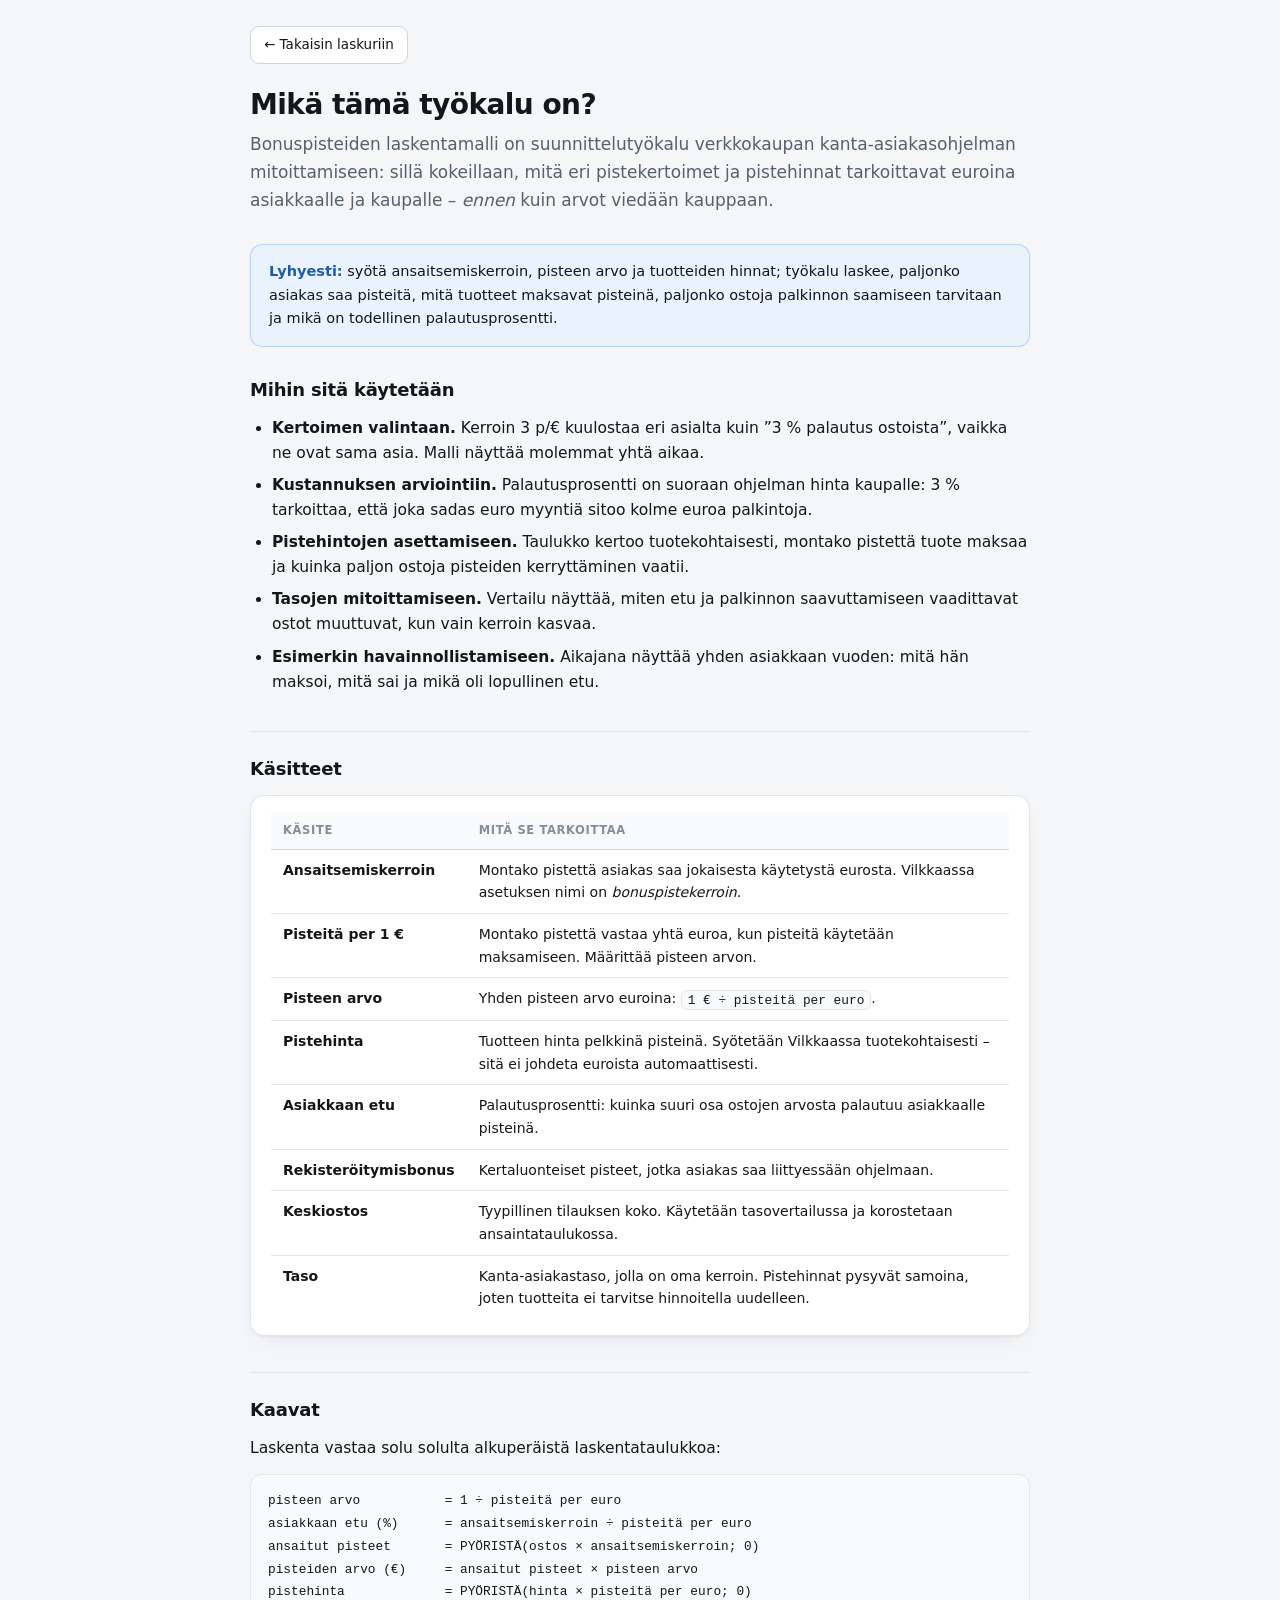
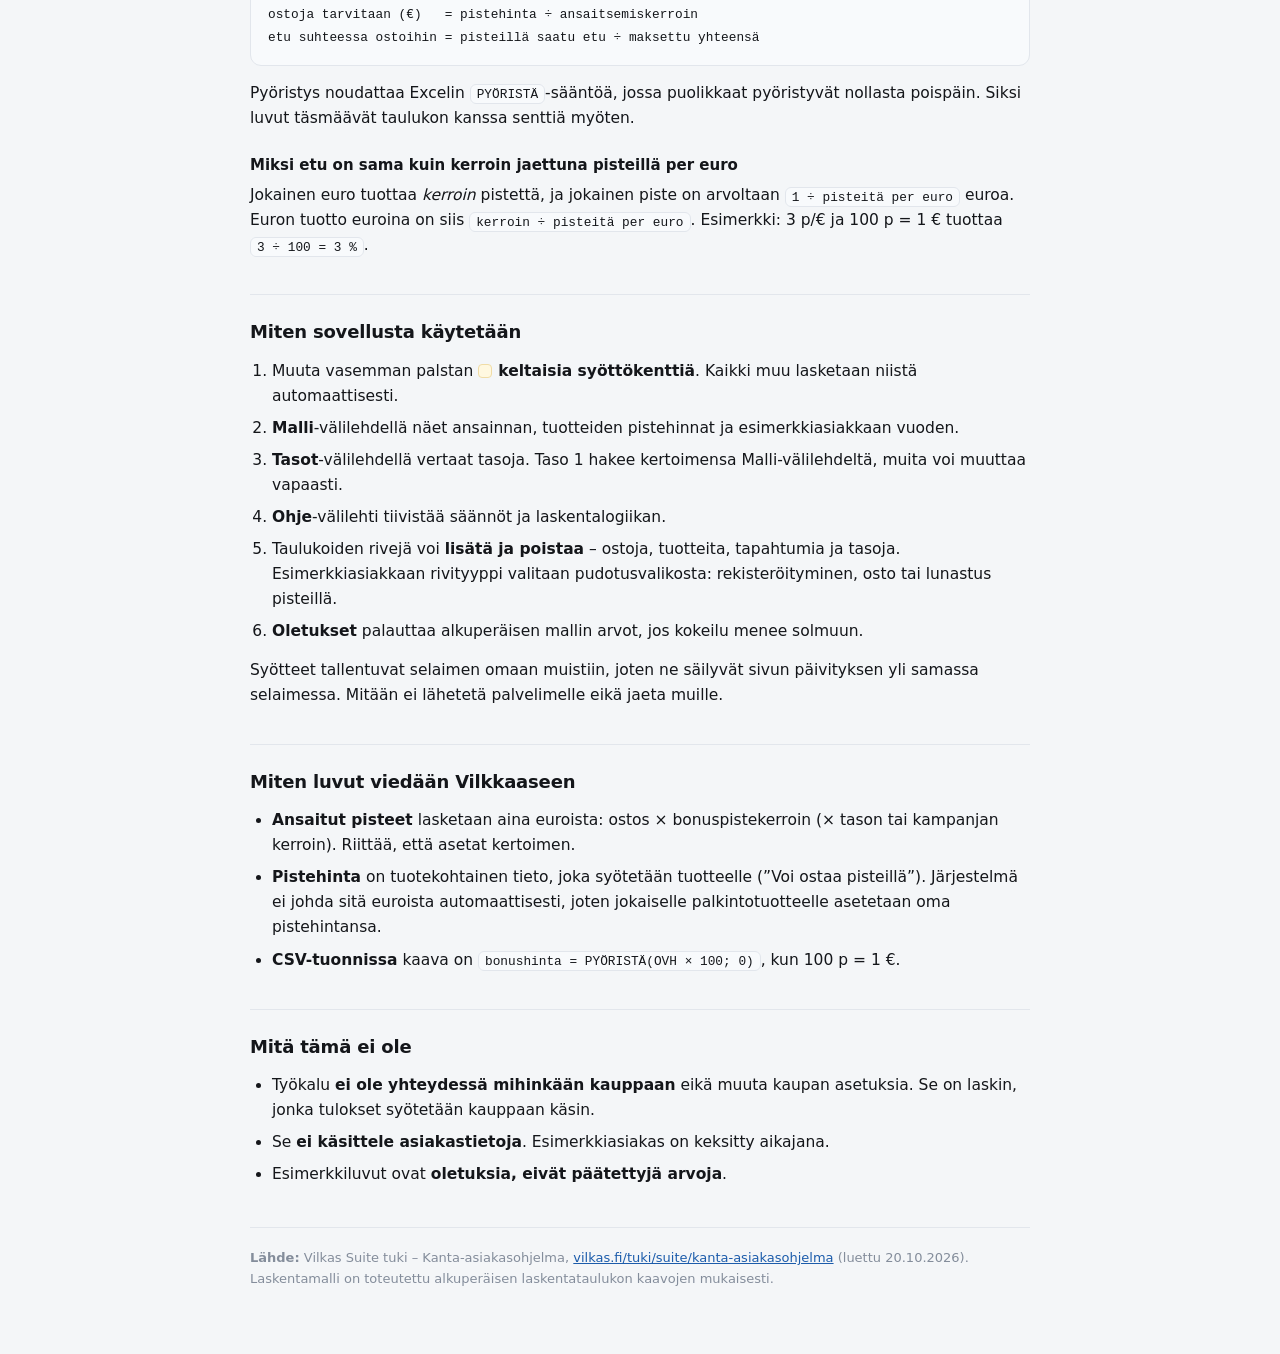
==== help.html @ d0d6754f "Poista CSV-vienti, lisää help.html ja siisti viittaukset - CSV-vienti pois: työkalun tarkoitus on ko" ====
<!DOCTYPE html>
<html lang="fi" data-theme="">
<head>
<meta charset="utf-8">
<meta name="viewport" content="width=device-width, initial-scale=1">
<title>Mikä tämä työkalu on? – Bonuspisteiden laskentamalli</title>
<meta name="description" content="Tarkempi kuvaus bonuspisteiden laskentamallista: mihin sitä käytetään, mitä käsitteet tarkoittavat, mitkä kaavat ovat käytössä ja miten luvut viedään Vilkkaaseen.">
<link rel="icon" href="data:image/svg+xml,<svg xmlns='http://www.w3.org/2000/svg' viewBox='0 0 64 64'><text y='.9em' font-size='56'>🏊</text></svg>">
<style>
:root{
  color-scheme: light;
  --page:#f4f6f8;      --surface:#ffffff;   --surface-2:#f8fafc;
  --border:#e2e6ec;    --border-strong:#cfd5de;
  --ink:#14161a;       --ink-2:#56606e;     --ink-3:#848d9b;
  --accent:#2a78d6;    --accent-ink:#1c5cab; --accent-wash:#eaf2fd;
  --input-bg:#fff8e0;  --input-border:#f0dca6;
  --link-ink:#146c2e;
  --shadow:0 1px 2px rgba(16,24,40,.05), 0 8px 24px -12px rgba(16,24,40,.14);
}
@media (prefers-color-scheme: dark){
  :root:not([data-theme="light"]){
    color-scheme: dark;
    --page:#101316;    --surface:#191d22;   --surface-2:#1f242a;
    --border:#2b313a;  --border-strong:#3a424d;
    --ink:#eef1f5;     --ink-2:#a7b1c0;     --ink-3:#78828f;
    --accent:#3987e5;  --accent-ink:#86b6ef; --accent-wash:#152435;
    --input-bg:#2b2616; --input-border:#4a411f;
    --link-ink:#7fd79b;
    --shadow:0 1px 2px rgba(0,0,0,.4), 0 10px 28px -14px rgba(0,0,0,.7);
  }
}
:root[data-theme="dark"]{
  color-scheme: dark;
  --page:#101316;    --surface:#191d22;   --surface-2:#1f242a;
  --border:#2b313a;  --border-strong:#3a424d;
  --ink:#eef1f5;     --ink-2:#a7b1c0;     --ink-3:#78828f;
  --accent:#3987e5;  --accent-ink:#86b6ef; --accent-wash:#152435;
  --input-bg:#2b2616; --input-border:#4a411f;
  --link-ink:#7fd79b;
  --shadow:0 1px 2px rgba(0,0,0,.4), 0 10px 28px -14px rgba(0,0,0,.7);
}
*,*::before,*::after{box-sizing:border-box}
html{-webkit-text-size-adjust:100%}
body{
  margin:0; background:var(--page); color:var(--ink);
  font-family:system-ui,-apple-system,"Segoe UI",Roboto,"Inter","Helvetica Neue",Arial,sans-serif;
  font-size:15.5px; line-height:1.62; -webkit-font-smoothing:antialiased;
}
a{color:var(--accent-ink)}
.wrap{max-width:820px; margin:0 auto; padding:26px 20px 64px}
.back{
  display:inline-flex; align-items:center; gap:7px; text-decoration:none;
  background:var(--surface); border:1px solid var(--border-strong); border-radius:9px;
  padding:7px 13px; font-size:13.5px; font-weight:500; color:var(--ink); margin-bottom:24px;
}
.back:hover{border-color:var(--accent); background:var(--surface-2)}
h1{font-size:28px; line-height:1.2; letter-spacing:-.02em; margin:0 0 10px}
.lead{font-size:17px; color:var(--ink-2); margin:0 0 30px}
h2{
  font-size:18px; letter-spacing:-.01em; margin:36px 0 12px;
  padding-top:22px; border-top:1px solid var(--border);
}
h2:first-of-type{border-top:0; padding-top:0; margin-top:28px}
h3{font-size:15px; margin:22px 0 6px}
p{margin:0 0 13px}
ul,ol{margin:0 0 13px; padding-left:22px}
li{margin-bottom:7px}
li > strong{color:var(--ink)}
.card{
  background:var(--surface); border:1px solid var(--border);
  border-radius:14px; box-shadow:var(--shadow); padding:20px 22px; margin:0 0 18px;
}
.card.tight{padding:16px 20px}
.callout{
  background:var(--accent-wash); border:1px solid color-mix(in srgb,var(--accent) 26%, transparent);
  border-radius:12px; padding:15px 18px; margin:0 0 18px; font-size:14.5px;
}
.callout strong{color:var(--accent-ink)}
.table-scroll{overflow-x:auto}
table{width:100%; border-collapse:collapse; font-size:14px; min-width:460px}
th,td{padding:9px 12px; text-align:left; border-bottom:1px solid var(--border); vertical-align:top}
thead th{
  font-size:11.5px; font-weight:650; letter-spacing:.055em; text-transform:uppercase;
  color:var(--ink-3); border-bottom:1px solid var(--border-strong); background:var(--surface-2);
}
tbody tr:last-child td{border-bottom:0}
td:first-child{font-weight:600; white-space:nowrap}
code{
  font-family:ui-monospace,SFMono-Regular,Menlo,Consolas,"Liberation Mono",monospace;
  font-size:12.8px; background:var(--surface-2); border:1px solid var(--border);
  padding:1.5px 6px; border-radius:6px; white-space:nowrap;
}
pre{
  background:var(--surface-2); border:1px solid var(--border); border-radius:11px;
  padding:15px 17px; overflow-x:auto; margin:0 0 15px;
  font-family:ui-monospace,SFMono-Regular,Menlo,Consolas,"Liberation Mono",monospace;
  font-size:13px; line-height:1.75;
}
pre code{background:none; border:0; padding:0; white-space:pre}
.swatch{
  display:inline-block; width:14px; height:14px; border-radius:4px; vertical-align:-2px;
  margin-right:6px; background:var(--input-bg); border:1px solid var(--input-border);
}
footer{
  margin-top:40px; padding-top:20px; border-top:1px solid var(--border);
  font-size:13px; color:var(--ink-3); line-height:1.6;
}
</style>
</head>
<body>
<div class="wrap">

<a class="back" href="./index.html">&larr; Takaisin laskuriin</a>

<h1>Mikä tämä työkalu on?</h1>
<p class="lead">
  Bonuspisteiden laskentamalli on suunnittelutyökalu verkkokaupan kanta-asiakasohjelman
  mitoittamiseen: sillä kokeillaan, mitä eri pistekertoimet ja pistehinnat tarkoittavat
  euroina asiakkaalle ja kaupalle &ndash; <em>ennen</em> kuin arvot viedään kauppaan.
</p>

<div class="callout">
  <strong>Lyhyesti:</strong> syötä ansaitsemiskerroin, pisteen arvo ja tuotteiden hinnat;
  työkalu laskee, paljonko asiakas saa pisteitä, mitä tuotteet maksavat pisteinä, paljonko
  ostoja palkinnon saamiseen tarvitaan ja mikä on todellinen palautusprosentti.
</div>

<h2>Mihin sitä käytetään</h2>
<ul>
  <li><strong>Kertoimen valintaan.</strong> Kerroin 3&nbsp;p/&euro; kuulostaa eri asialta kuin
      &rdquo;3&nbsp;% palautus ostoista&rdquo;, vaikka ne ovat sama asia. Malli näyttää molemmat yhtä aikaa.</li>
  <li><strong>Kustannuksen arviointiin.</strong> Palautusprosentti on suoraan ohjelman hinta
      kaupalle: 3&nbsp;% tarkoittaa, että joka sadas euro myyntiä sitoo kolme euroa palkintoja.</li>
  <li><strong>Pistehintojen asettamiseen.</strong> Taulukko kertoo tuotekohtaisesti, montako
      pistettä tuote maksaa ja kuinka paljon ostoja pisteiden kerryttäminen vaatii.</li>
  <li><strong>Tasojen mitoittamiseen.</strong> Vertailu näyttää, miten etu ja palkinnon
      saavuttamiseen vaadittavat ostot muuttuvat, kun vain kerroin kasvaa.</li>
  <li><strong>Esimerkin havainnollistamiseen.</strong> Aikajana näyttää yhden asiakkaan vuoden:
      mitä hän maksoi, mitä sai ja mikä oli lopullinen etu.</li>
</ul>

<h2>Käsitteet</h2>
<div class="card tight table-scroll">
<table>
  <thead><tr><th>Käsite</th><th>Mitä se tarkoittaa</th></tr></thead>
  <tbody>
    <tr><td>Ansaitsemiskerroin</td><td>Montako pistettä asiakas saa jokaisesta käytetystä eurosta. Vilkkaassa asetuksen nimi on <em>bonuspistekerroin</em>.</td></tr>
    <tr><td>Pisteitä per 1 &euro;</td><td>Montako pistettä vastaa yhtä euroa, kun pisteitä käytetään maksamiseen. Määrittää pisteen arvon.</td></tr>
    <tr><td>Pisteen arvo</td><td>Yhden pisteen arvo euroina: <code>1 € ÷ pisteitä per euro</code>.</td></tr>
    <tr><td>Pistehinta</td><td>Tuotteen hinta pelkkinä pisteinä. Syötetään Vilkkaassa tuotekohtaisesti &ndash; sitä ei johdeta euroista automaattisesti.</td></tr>
    <tr><td>Asiakkaan etu</td><td>Palautusprosentti: kuinka suuri osa ostojen arvosta palautuu asiakkaalle pisteinä.</td></tr>
    <tr><td>Rekisteröitymisbonus</td><td>Kertaluonteiset pisteet, jotka asiakas saa liittyessään ohjelmaan.</td></tr>
    <tr><td>Keskiostos</td><td>Tyypillinen tilauksen koko. Käytetään tasovertailussa ja korostetaan ansaintataulukossa.</td></tr>
    <tr><td>Taso</td><td>Kanta-asiakastaso, jolla on oma kerroin. Pistehinnat pysyvät samoina, joten tuotteita ei tarvitse hinnoitella uudelleen.</td></tr>
  </tbody>
</table>
</div>

<h2>Kaavat</h2>
<p>Laskenta vastaa solu solulta alkuperäistä laskentataulukkoa:</p>
<pre><code>pisteen arvo           = 1 ÷ pisteitä per euro
asiakkaan etu (%)      = ansaitsemiskerroin ÷ pisteitä per euro
ansaitut pisteet       = PYÖRISTÄ(ostos × ansaitsemiskerroin; 0)
pisteiden arvo (€)     = ansaitut pisteet × pisteen arvo
pistehinta             = PYÖRISTÄ(hinta × pisteitä per euro; 0)
ostoja tarvitaan (€)   = pistehinta ÷ ansaitsemiskerroin
etu suhteessa ostoihin = pisteillä saatu etu ÷ maksettu yhteensä</code></pre>
<p>
  Pyöristys noudattaa Excelin <code>PYÖRISTÄ</code>-sääntöä, jossa puolikkaat pyöristyvät
  nollasta poispäin. Siksi luvut täsmäävät taulukon kanssa senttiä myöten.
</p>

<h3>Miksi etu on sama kuin kerroin jaettuna pisteillä per euro</h3>
<p>
  Jokainen euro tuottaa <em>kerroin</em> pistettä, ja jokainen piste on arvoltaan
  <code>1 ÷ pisteitä per euro</code> euroa. Euron tuotto euroina on siis
  <code>kerroin ÷ pisteitä per euro</code>. Esimerkki: 3&nbsp;p/&euro; ja 100&nbsp;p&nbsp;=&nbsp;1&nbsp;&euro;
  tuottaa <code>3 ÷ 100 = 3&nbsp;%</code>.
</p>

<h2>Miten sovellusta käytetään</h2>
<ol>
  <li>Muuta vasemman palstan <span class="swatch"></span><strong>keltaisia syöttökenttiä</strong>.
      Kaikki muu lasketaan niistä automaattisesti.</li>
  <li><strong>Malli</strong>-välilehdellä näet ansainnan, tuotteiden pistehinnat ja
      esimerkkiasiakkaan vuoden.</li>
  <li><strong>Tasot</strong>-välilehdellä vertaat tasoja. Taso&nbsp;1 hakee kertoimensa
      Malli-välilehdeltä, muita voi muuttaa vapaasti.</li>
  <li><strong>Ohje</strong>-välilehti tiivistää säännöt ja laskentalogiikan.</li>
  <li>Taulukoiden rivejä voi <strong>lisätä ja poistaa</strong> &ndash; ostoja, tuotteita,
      tapahtumia ja tasoja. Esimerkkiasiakkaan rivityyppi valitaan pudotusvalikosta:
      rekisteröityminen, osto tai lunastus pisteillä.</li>
  <li><strong>Oletukset</strong> palauttaa alkuperäisen mallin arvot, jos kokeilu menee solmuun.</li>
</ol>
<p>
  Syötteet tallentuvat selaimen omaan muistiin, joten ne säilyvät sivun päivityksen yli
  samassa selaimessa. Mitään ei lähetetä palvelimelle eikä jaeta muille.
</p>

<h2>Miten luvut viedään Vilkkaaseen</h2>
<ul>
  <li><strong>Ansaitut pisteet</strong> lasketaan aina euroista: ostos &times; bonuspistekerroin
      (&times; tason tai kampanjan kerroin). Riittää, että asetat kertoimen.</li>
  <li><strong>Pistehinta</strong> on tuotekohtainen tieto, joka syötetään tuotteelle
      (&rdquo;Voi ostaa pisteillä&rdquo;). Järjestelmä ei johda sitä euroista automaattisesti,
      joten jokaiselle palkintotuotteelle asetetaan oma pistehintansa.</li>
  <li><strong>CSV-tuonnissa</strong> kaava on <code>bonushinta = PYÖRISTÄ(OVH × 100; 0)</code>,
      kun 100&nbsp;p&nbsp;=&nbsp;1&nbsp;&euro;.</li>
</ul>

<h2>Mitä tämä ei ole</h2>
<ul>
  <li>Työkalu <strong>ei ole yhteydessä mihinkään kauppaan</strong> eikä muuta kaupan asetuksia.
      Se on laskin, jonka tulokset syötetään kauppaan käsin.</li>
  <li>Se <strong>ei käsittele asiakastietoja</strong>. Esimerkkiasiakas on keksitty aikajana.</li>
  <li>Esimerkkiluvut ovat <strong>oletuksia, eivät päätettyjä arvoja</strong>.</li>
</ul>

<footer>
  <strong>Lähde:</strong> Vilkas Suite tuki &ndash; Kanta-asiakasohjelma,
  <a href="https://www.vilkas.fi/tuki/suite/kanta-asiakasohjelma" target="_blank" rel="noopener">vilkas.fi/tuki/suite/kanta-asiakasohjelma</a>
  (luettu 20.10.2026).<br>
  Laskentamalli on toteutettu alkuperäisen laskentataulukon kaavojen mukaisesti.
</footer>

</div>
</body>
</html>
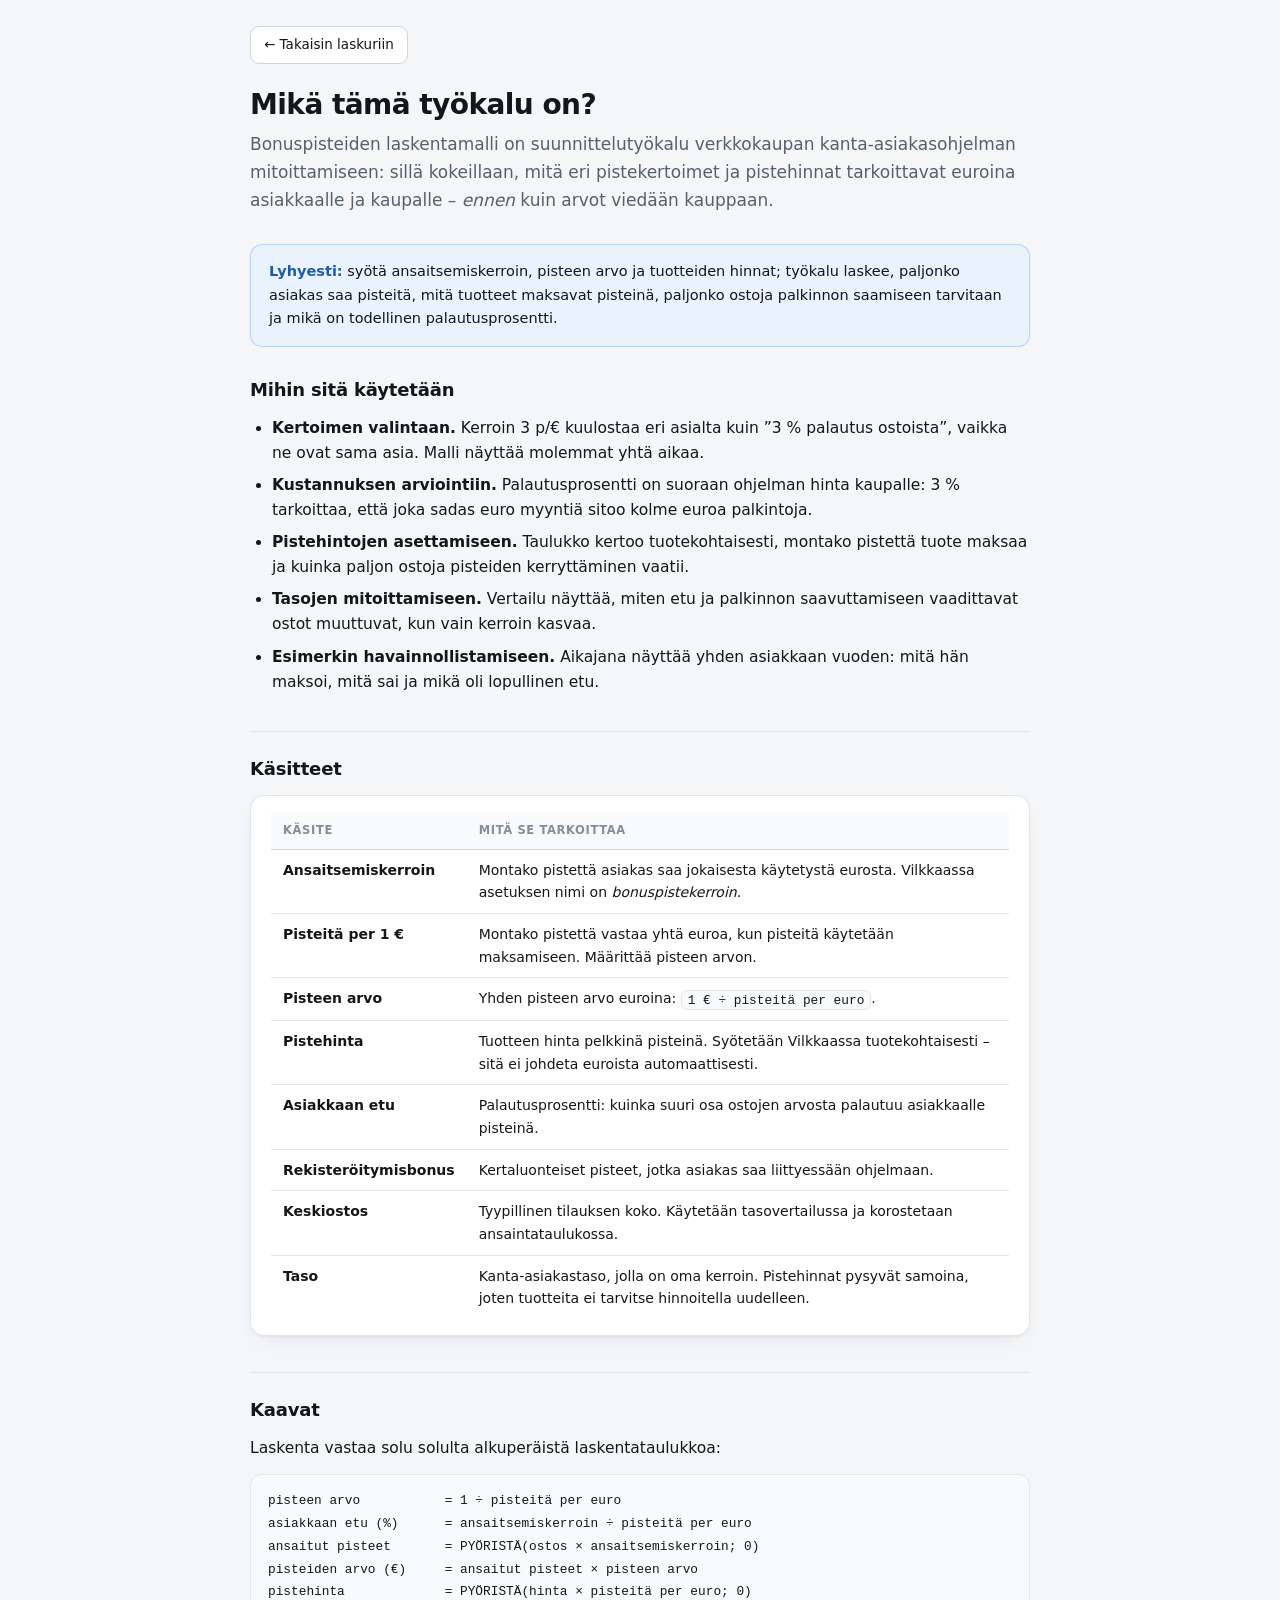
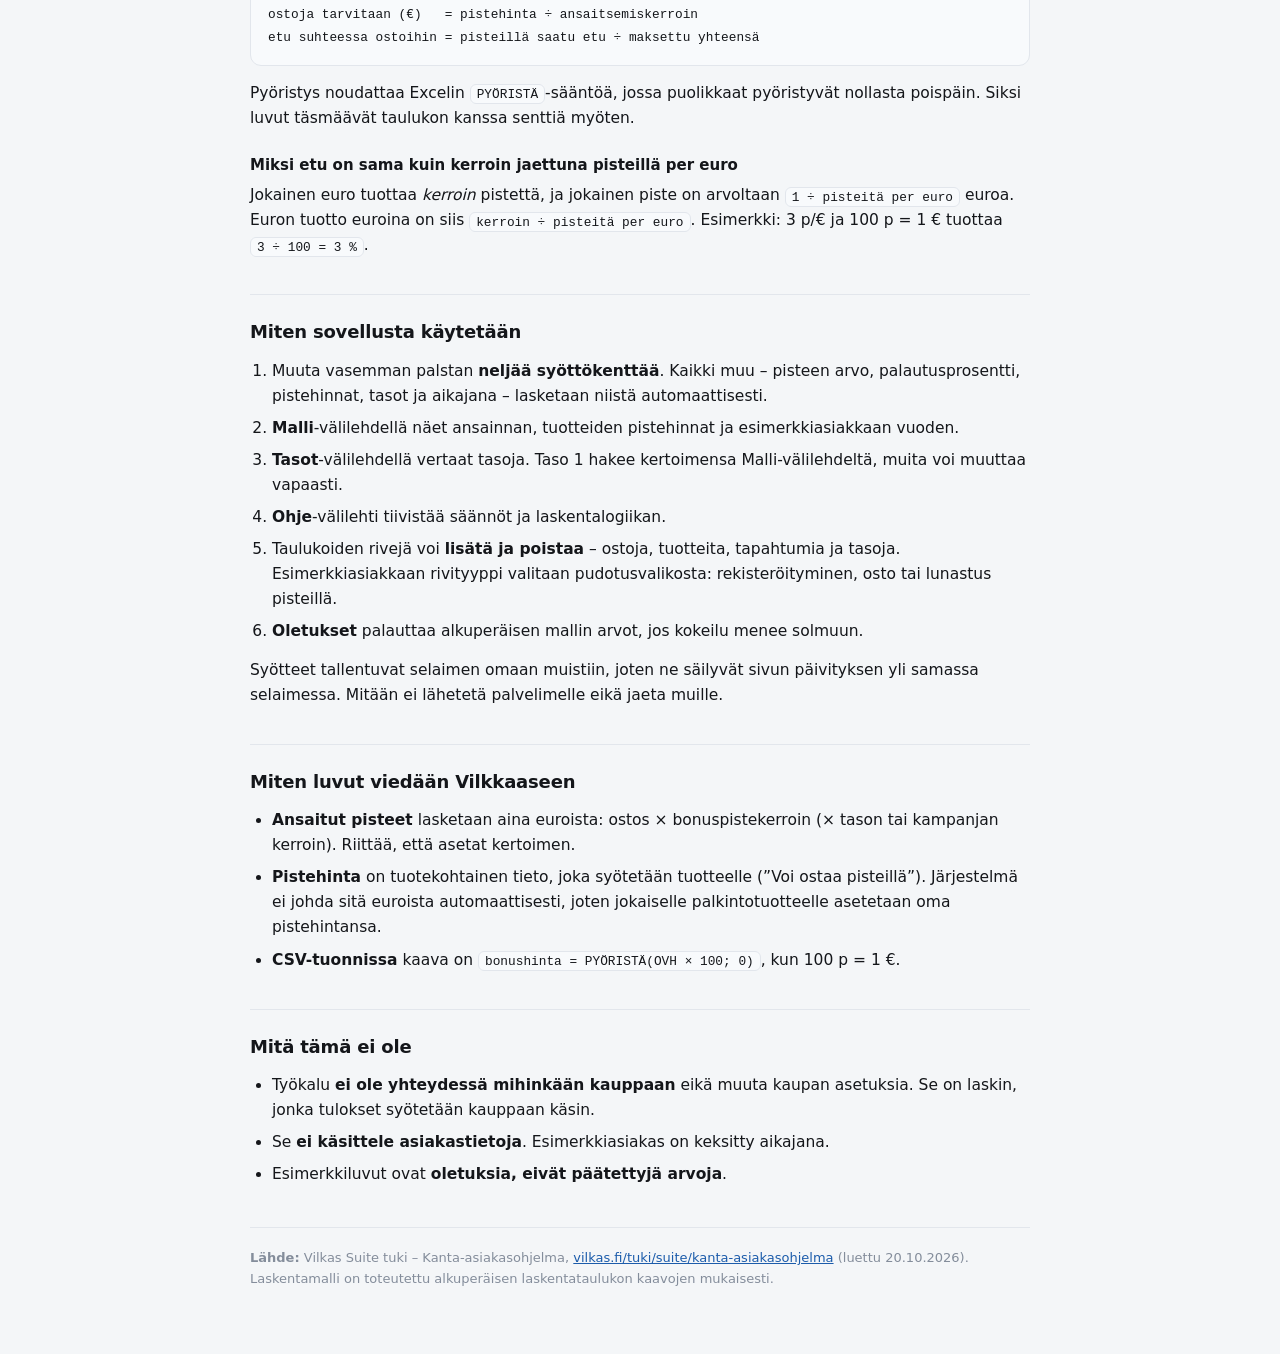
==== commit 9db11f55: "Poista taulukon värikoodit – syöttökenttä on jo syöttökenttä Keltainen syöttösolu ja vihreä linkkite" ====
--- a/help.html
+++ b/help.html
@@ -13,8 +13,6 @@
   --border:#e2e6ec;    --border-strong:#cfd5de;
   --ink:#14161a;       --ink-2:#56606e;     --ink-3:#848d9b;
   --accent:#2a78d6;    --accent-ink:#1c5cab; --accent-wash:#eaf2fd;
-  --input-bg:#fff8e0;  --input-border:#f0dca6;
-  --link-ink:#146c2e;
   --shadow:0 1px 2px rgba(16,24,40,.05), 0 8px 24px -12px rgba(16,24,40,.14);
 }
 @media (prefers-color-scheme: dark){
@@ -24,8 +22,6 @@
     --border:#2b313a;  --border-strong:#3a424d;
     --ink:#eef1f5;     --ink-2:#a7b1c0;     --ink-3:#78828f;
     --accent:#3987e5;  --accent-ink:#86b6ef; --accent-wash:#152435;
-    --input-bg:#2b2616; --input-border:#4a411f;
-    --link-ink:#7fd79b;
     --shadow:0 1px 2px rgba(0,0,0,.4), 0 10px 28px -14px rgba(0,0,0,.7);
   }
 }
@@ -35,8 +31,6 @@
   --border:#2b313a;  --border-strong:#3a424d;
   --ink:#eef1f5;     --ink-2:#a7b1c0;     --ink-3:#78828f;
   --accent:#3987e5;  --accent-ink:#86b6ef; --accent-wash:#152435;
-  --input-bg:#2b2616; --input-border:#4a411f;
-  --link-ink:#7fd79b;
   --shadow:0 1px 2px rgba(0,0,0,.4), 0 10px 28px -14px rgba(0,0,0,.7);
 }
 *,*::before,*::after{box-sizing:border-box}
@@ -97,10 +91,6 @@
   font-size:13px; line-height:1.75;
 }
 pre code{background:none; border:0; padding:0; white-space:pre}
-.swatch{
-  display:inline-block; width:14px; height:14px; border-radius:4px; vertical-align:-2px;
-  margin-right:6px; background:var(--input-bg); border:1px solid var(--input-border);
-}
 footer{
   margin-top:40px; padding-top:20px; border-top:1px solid var(--border);
   font-size:13px; color:var(--ink-3); line-height:1.6;
@@ -180,8 +170,9 @@
 
 <h2>Miten sovellusta käytetään</h2>
 <ol>
-  <li>Muuta vasemman palstan <span class="swatch"></span><strong>keltaisia syöttökenttiä</strong>.
-      Kaikki muu lasketaan niistä automaattisesti.</li>
+  <li>Muuta vasemman palstan <strong>neljää syöttökenttää</strong>. Kaikki muu
+      &ndash; pisteen arvo, palautusprosentti, pistehinnat, tasot ja aikajana &ndash;
+      lasketaan niistä automaattisesti.</li>
   <li><strong>Malli</strong>-välilehdellä näet ansainnan, tuotteiden pistehinnat ja
       esimerkkiasiakkaan vuoden.</li>
   <li><strong>Tasot</strong>-välilehdellä vertaat tasoja. Taso&nbsp;1 hakee kertoimensa
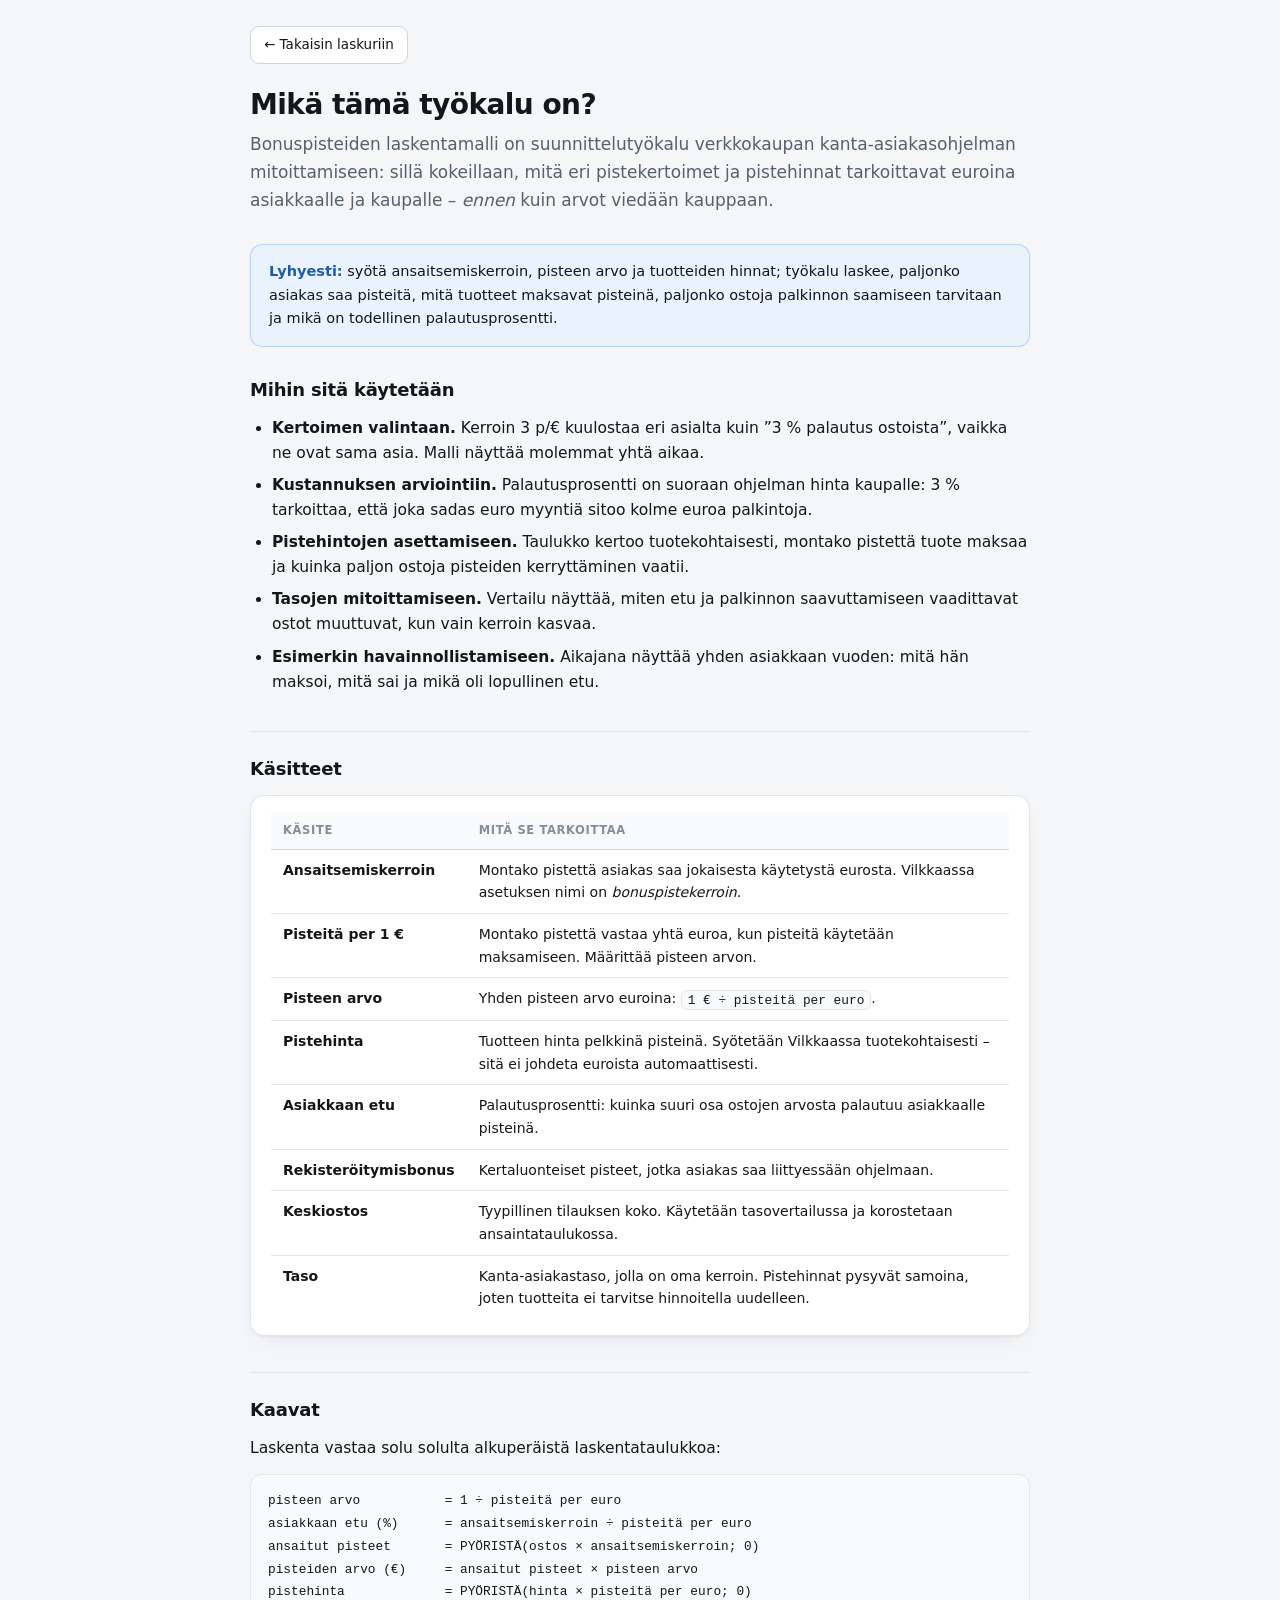
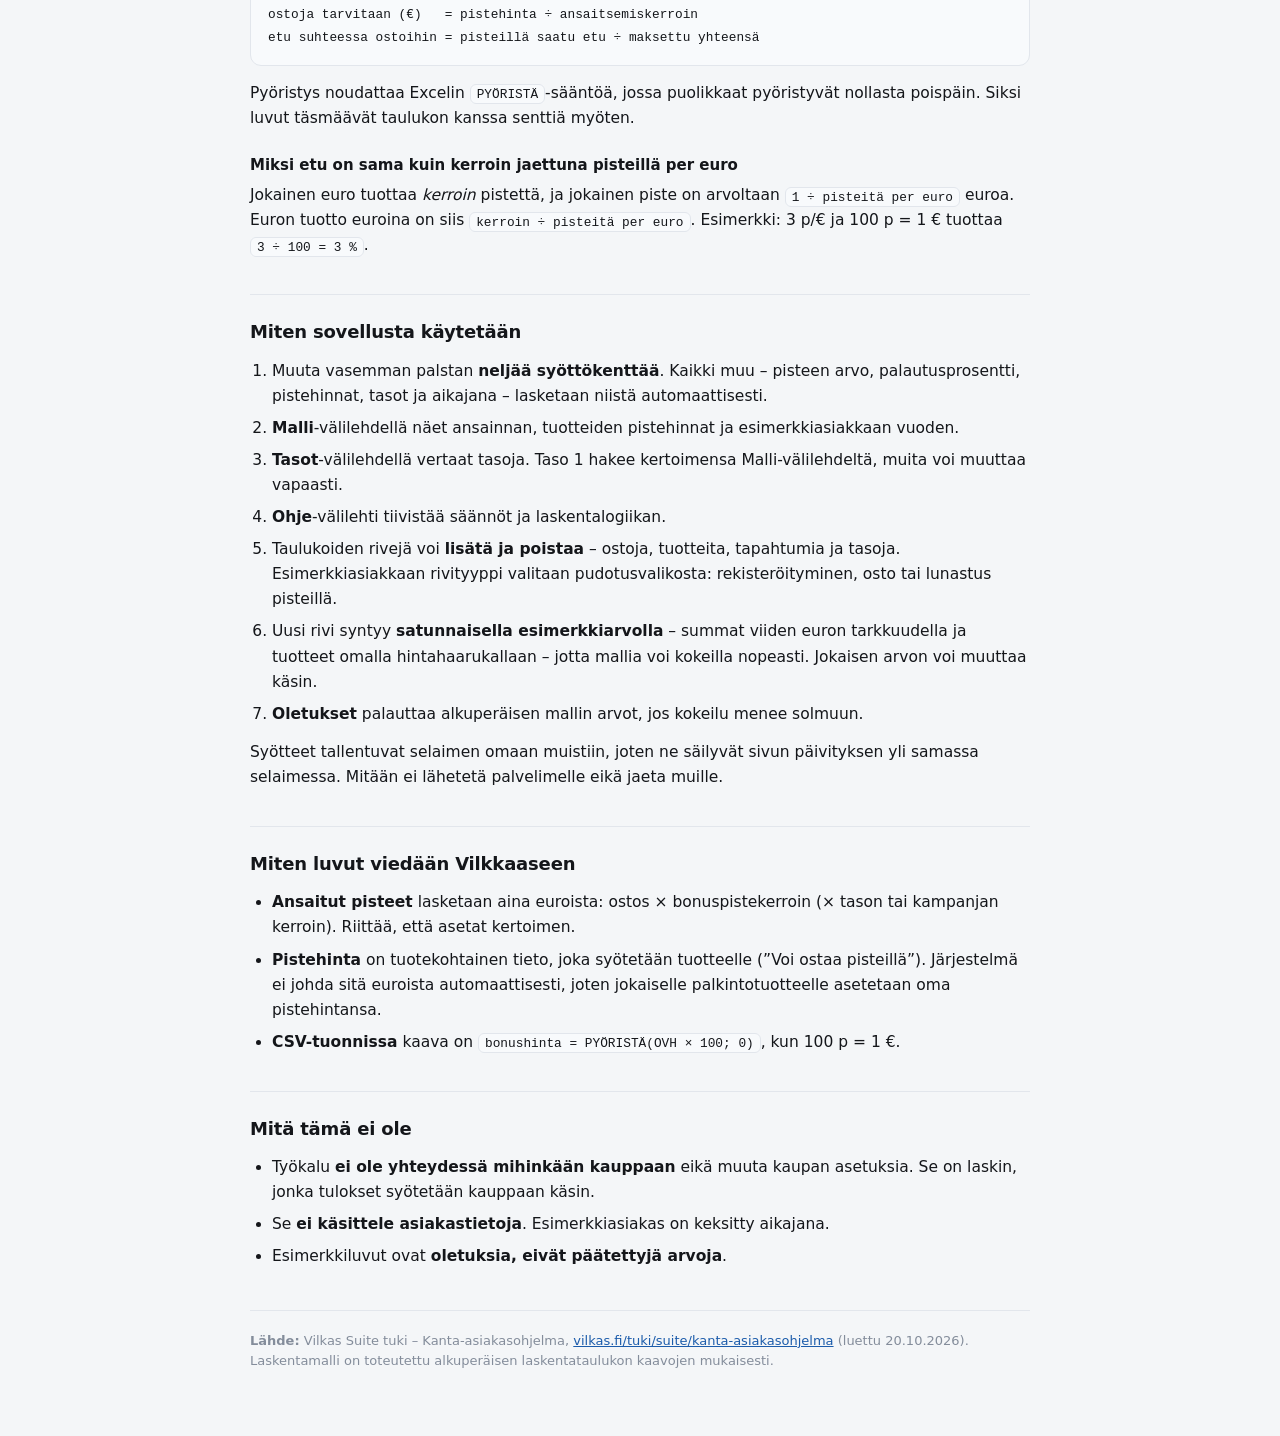
==== commit da81541f: "Uudet rivit satunnaisilla esimerkkiarvoilla Kiinteä oletus ("Uusi tuote", 25 €) toisti samaa lukua j" ====
--- a/help.html
+++ b/help.html
@@ -181,6 +181,9 @@
   <li>Taulukoiden rivejä voi <strong>lisätä ja poistaa</strong> &ndash; ostoja, tuotteita,
       tapahtumia ja tasoja. Esimerkkiasiakkaan rivityyppi valitaan pudotusvalikosta:
       rekisteröityminen, osto tai lunastus pisteillä.</li>
+  <li>Uusi rivi syntyy <strong>satunnaisella esimerkkiarvolla</strong> &ndash; summat
+      viiden euron tarkkuudella ja tuotteet omalla hintahaarukallaan &ndash; jotta
+      mallia voi kokeilla nopeasti. Jokaisen arvon voi muuttaa käsin.</li>
   <li><strong>Oletukset</strong> palauttaa alkuperäisen mallin arvot, jos kokeilu menee solmuun.</li>
 </ol>
 <p>
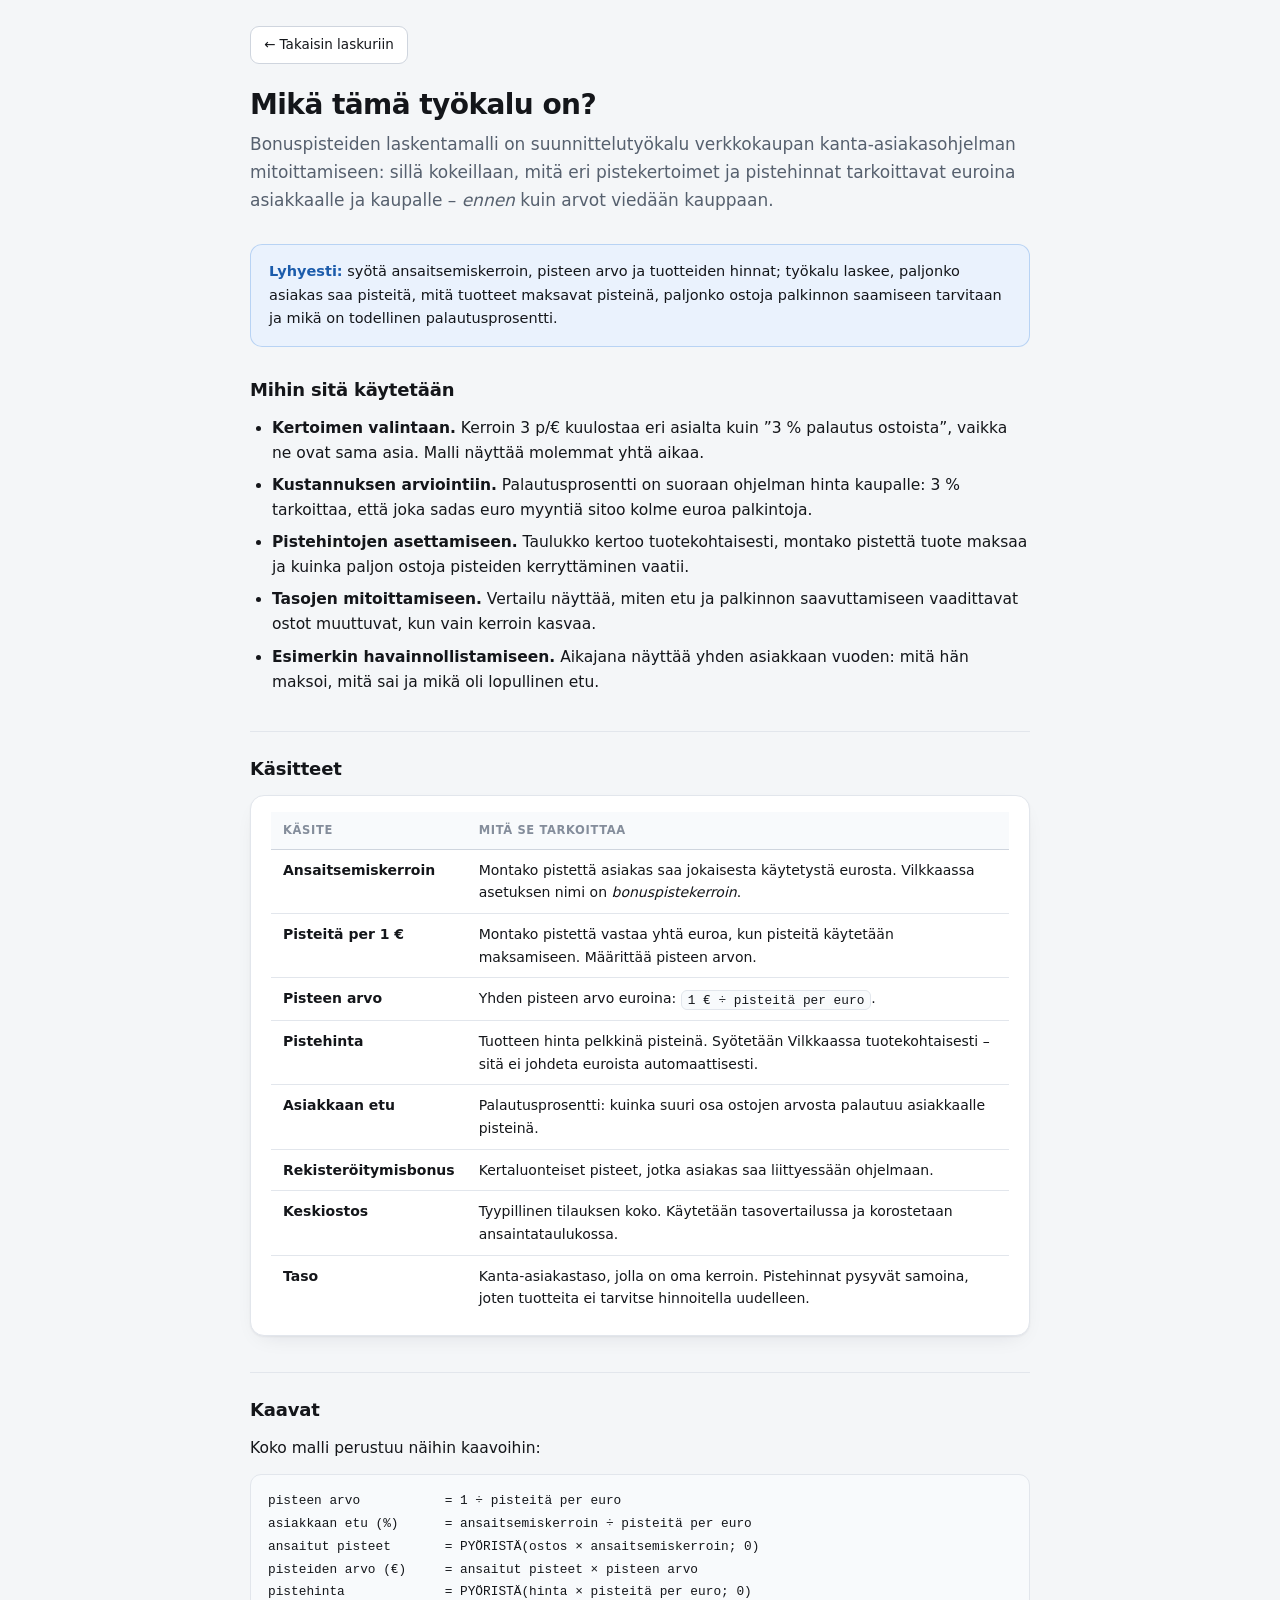
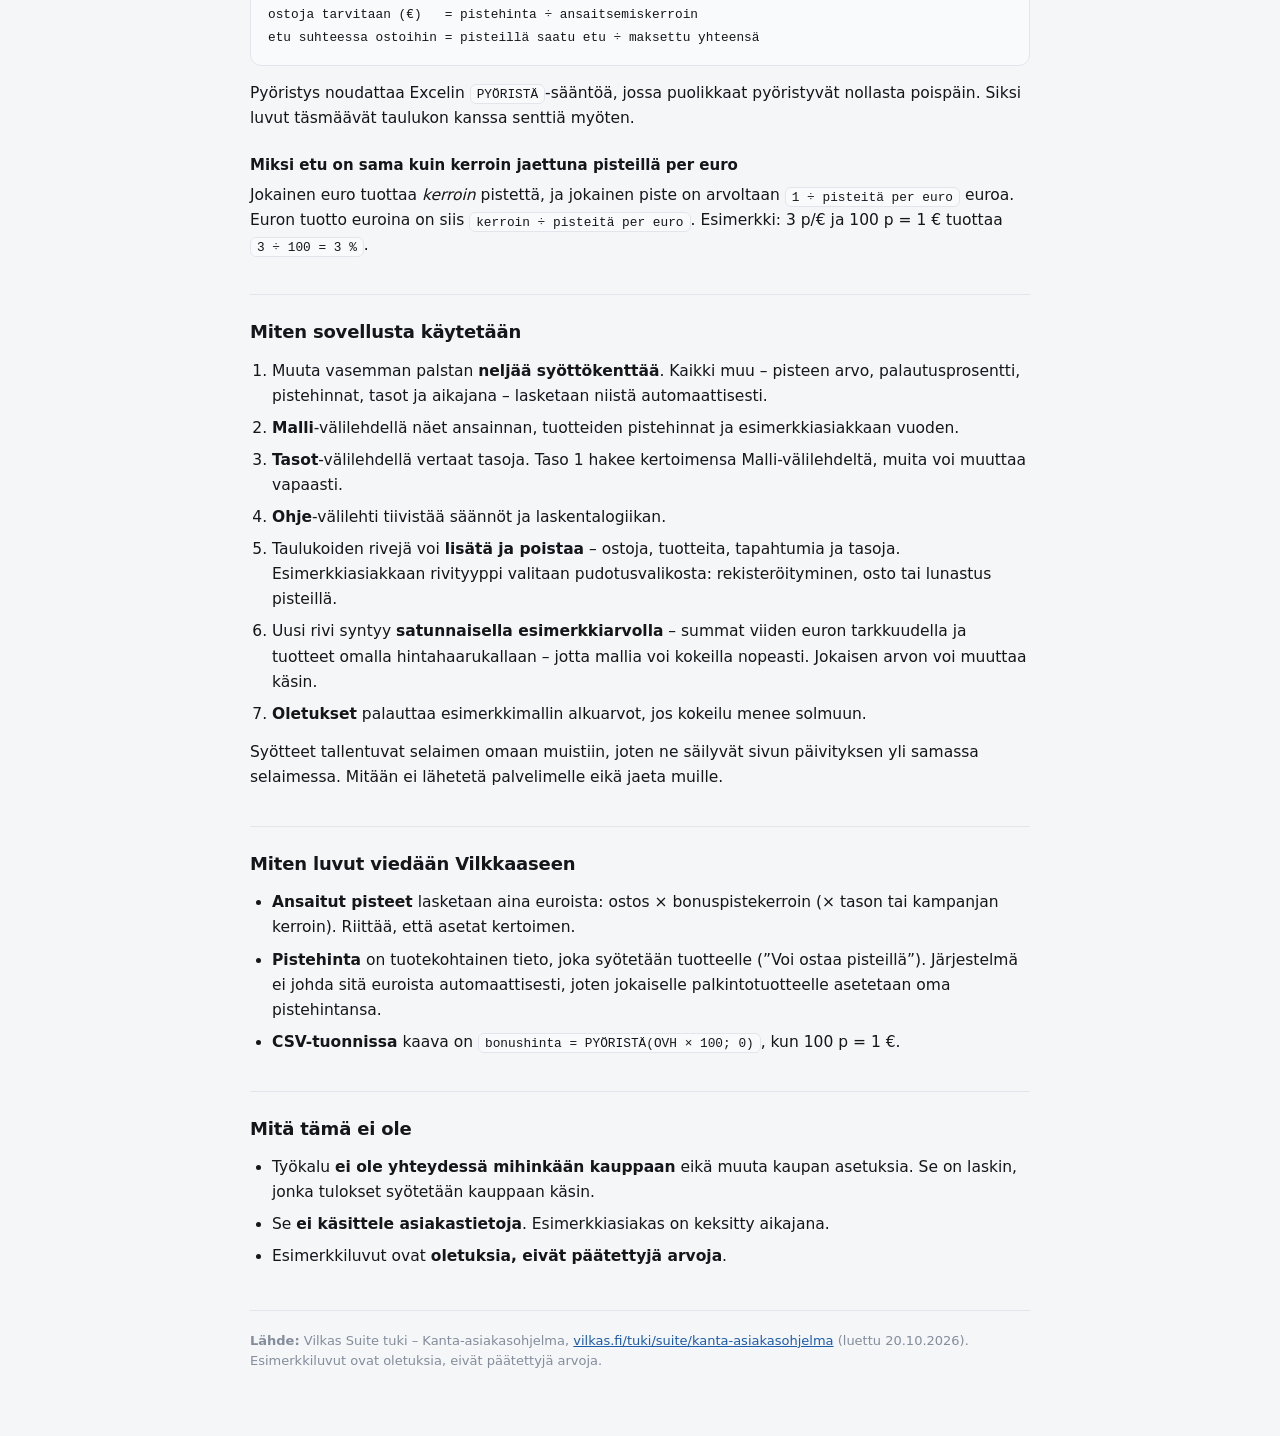
==== commit c7c67948: "Poista sisäiset POC-viittaukset asiakkaalle näkyvistä teksteistä Sovellus jaetaan asiakkaille, joten" ====
--- a/help.html
+++ b/help.html
@@ -147,7 +147,7 @@
 </div>
 
 <h2>Kaavat</h2>
-<p>Laskenta vastaa solu solulta alkuperäistä laskentataulukkoa:</p>
+<p>Koko malli perustuu näihin kaavoihin:</p>
 <pre><code>pisteen arvo           = 1 ÷ pisteitä per euro
 asiakkaan etu (%)      = ansaitsemiskerroin ÷ pisteitä per euro
 ansaitut pisteet       = PYÖRISTÄ(ostos × ansaitsemiskerroin; 0)
@@ -184,7 +184,7 @@
   <li>Uusi rivi syntyy <strong>satunnaisella esimerkkiarvolla</strong> &ndash; summat
       viiden euron tarkkuudella ja tuotteet omalla hintahaarukallaan &ndash; jotta
       mallia voi kokeilla nopeasti. Jokaisen arvon voi muuttaa käsin.</li>
-  <li><strong>Oletukset</strong> palauttaa alkuperäisen mallin arvot, jos kokeilu menee solmuun.</li>
+  <li><strong>Oletukset</strong> palauttaa esimerkkimallin alkuarvot, jos kokeilu menee solmuun.</li>
 </ol>
 <p>
   Syötteet tallentuvat selaimen omaan muistiin, joten ne säilyvät sivun päivityksen yli
@@ -214,7 +214,7 @@
   <strong>Lähde:</strong> Vilkas Suite tuki &ndash; Kanta-asiakasohjelma,
   <a href="https://www.vilkas.fi/tuki/suite/kanta-asiakasohjelma" target="_blank" rel="noopener">vilkas.fi/tuki/suite/kanta-asiakasohjelma</a>
   (luettu 20.10.2026).<br>
-  Laskentamalli on toteutettu alkuperäisen laskentataulukon kaavojen mukaisesti.
+  Esimerkkiluvut ovat oletuksia, eivät päätettyjä arvoja.
 </footer>
 
 </div>
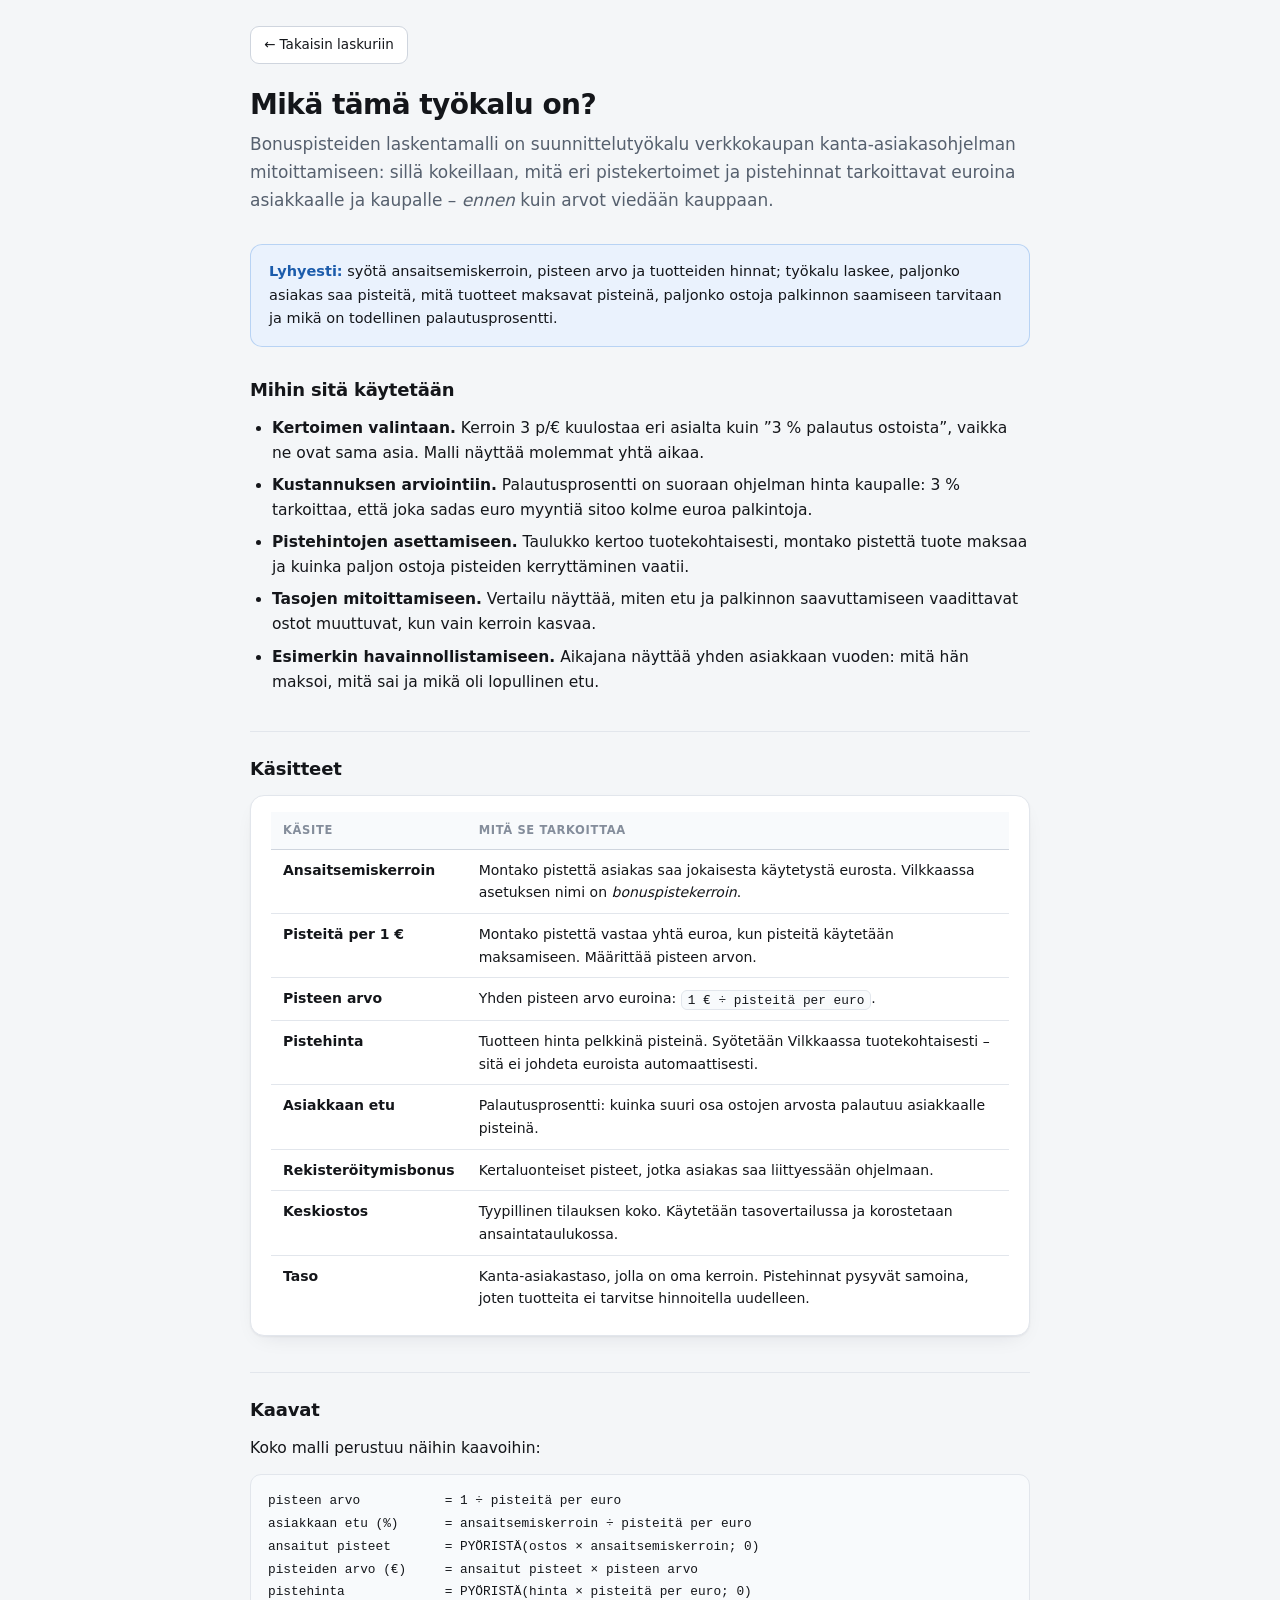
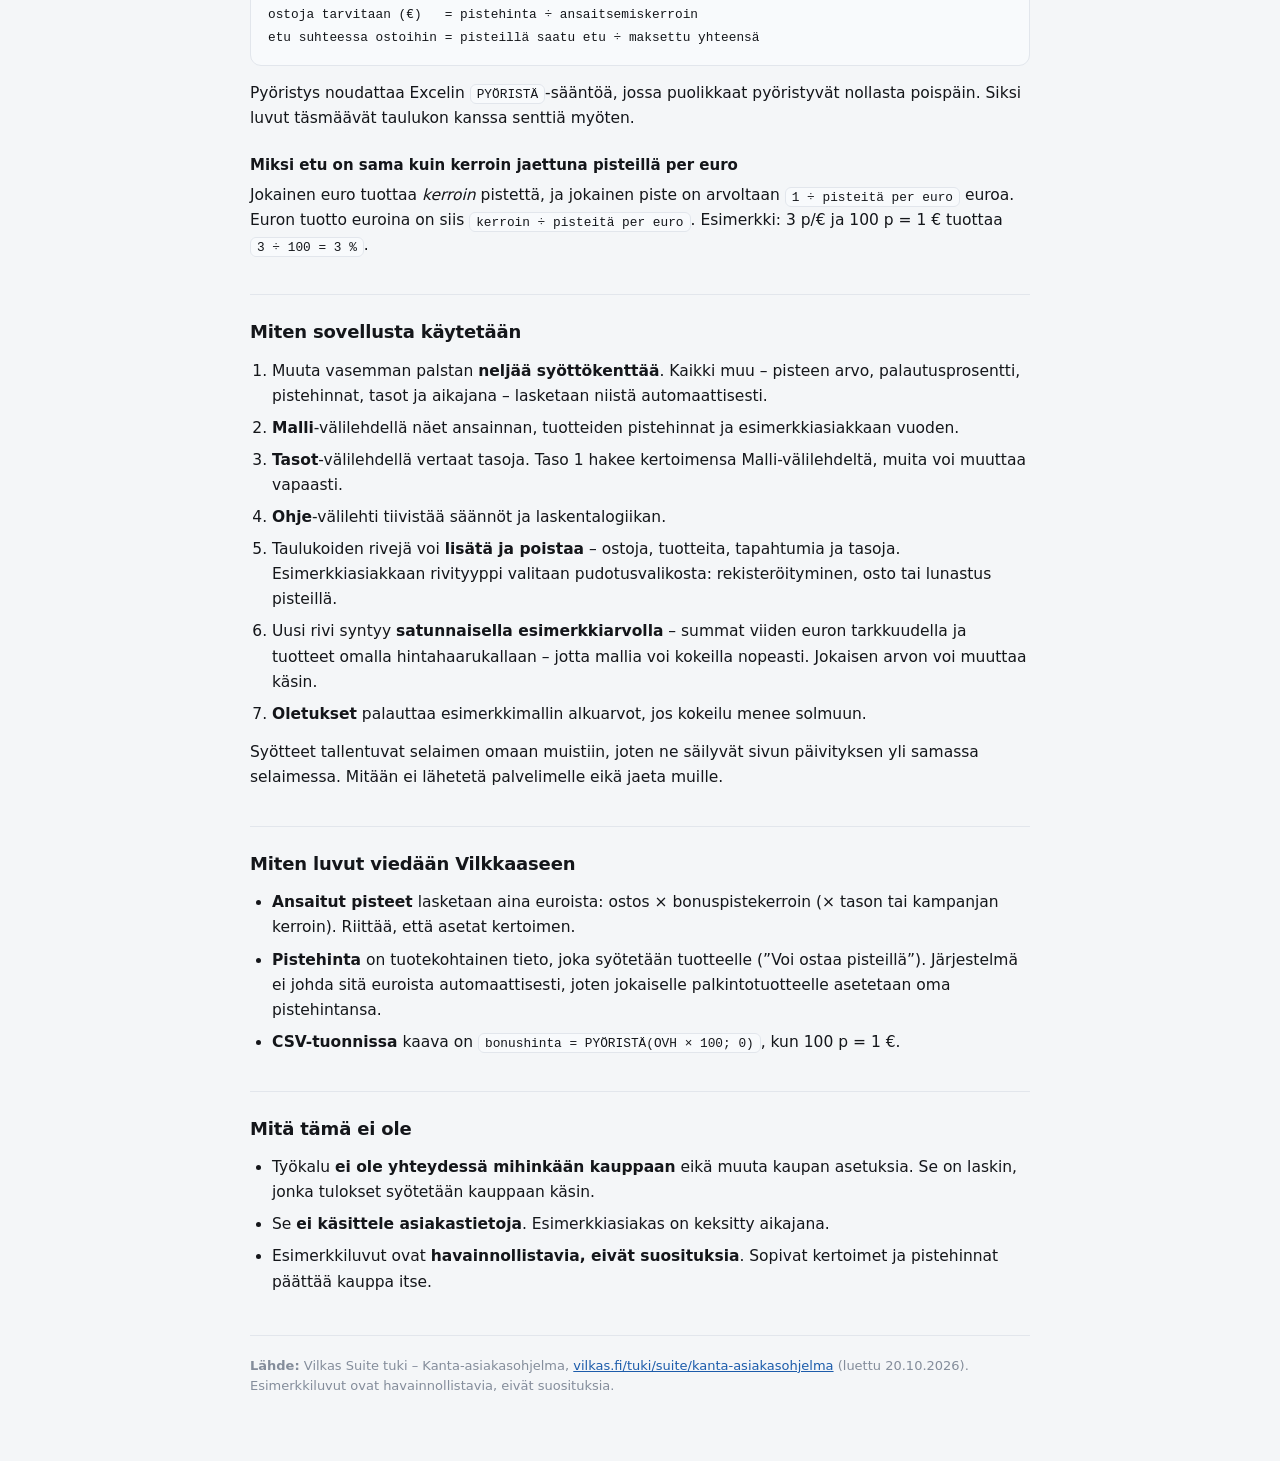
==== commit 8de08d8a: "Selkeytä vastuuvapauslauseke asiakaskäyttöön "Ei päätettyjä arvoja" oli sisäisen POC:n sanamuoto, jo" ====
--- a/help.html
+++ b/help.html
@@ -207,14 +207,15 @@
   <li>Työkalu <strong>ei ole yhteydessä mihinkään kauppaan</strong> eikä muuta kaupan asetuksia.
       Se on laskin, jonka tulokset syötetään kauppaan käsin.</li>
   <li>Se <strong>ei käsittele asiakastietoja</strong>. Esimerkkiasiakas on keksitty aikajana.</li>
-  <li>Esimerkkiluvut ovat <strong>oletuksia, eivät päätettyjä arvoja</strong>.</li>
+  <li>Esimerkkiluvut ovat <strong>havainnollistavia, eivät suosituksia</strong>. Sopivat
+      kertoimet ja pistehinnat päättää kauppa itse.</li>
 </ul>
 
 <footer>
   <strong>Lähde:</strong> Vilkas Suite tuki &ndash; Kanta-asiakasohjelma,
   <a href="https://www.vilkas.fi/tuki/suite/kanta-asiakasohjelma" target="_blank" rel="noopener">vilkas.fi/tuki/suite/kanta-asiakasohjelma</a>
   (luettu 20.10.2026).<br>
-  Esimerkkiluvut ovat oletuksia, eivät päätettyjä arvoja.
+  Esimerkkiluvut ovat havainnollistavia, eivät suosituksia.
 </footer>
 
 </div>
